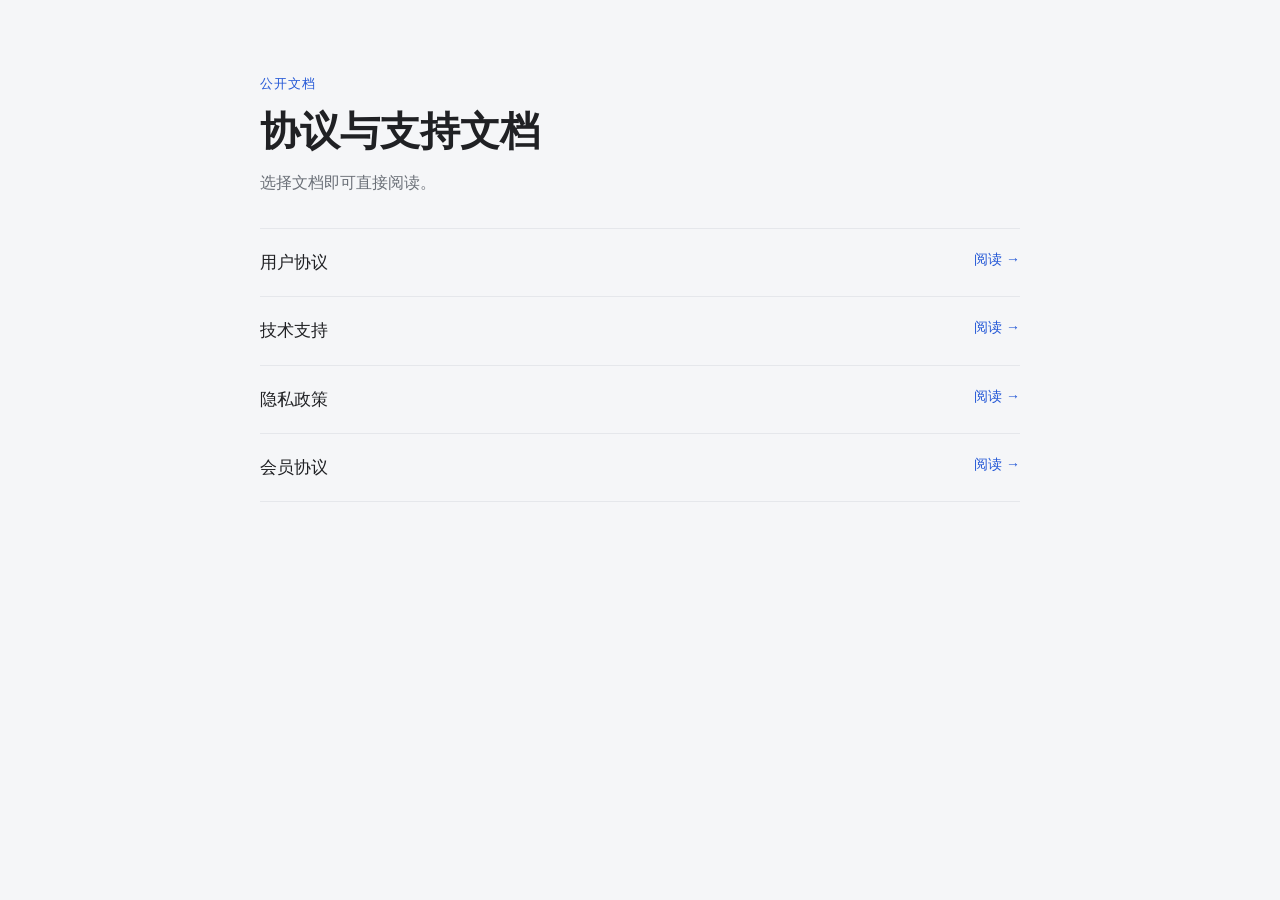
==== docs/legal/index.html @ be43ff28 "Add static legal document pages" ====
<!doctype html>
<html lang="zh-CN">
<head>
  <meta charset="utf-8">
  <meta name="viewport" content="width=device-width, initial-scale=1">
  <title>协议与支持文档</title>
  <link rel="stylesheet" href="legal.css">
</head>
<body>
  <main class="directory">
    <p class="eyebrow">公开文档</p>
    <h1>协议与支持文档</h1>
    <p class="directory-intro">选择文档即可直接阅读。</p>
    <nav aria-label="协议文档列表">
      <ul class="document-list">
        <li><a href="user-agreement.html">用户协议</a></li>
        <li><a href="technical-support.html">技术支持</a></li>
        <li><a href="privacy-policy.html">隐私政策</a></li>
        <li><a href="membership-agreement.html">会员协议</a></li>
      </ul>
    </nav>
  </main>
</body>
</html>
---- docs/legal/legal.css ----
:root {
  color-scheme: light;
  --ink: #202124;
  --muted: #6b7078;
  --line: #e5e7eb;
  --surface: #ffffff;
  --canvas: #f5f6f8;
  --accent: #2458d6;
}

* { box-sizing: border-box; }

html { background: var(--canvas); }

body {
  margin: 0;
  color: var(--ink);
  background: var(--canvas);
  font-family: -apple-system, BlinkMacSystemFont, "PingFang SC", "Microsoft YaHei", sans-serif;
  line-height: 1.85;
}

a { color: var(--accent); text-decoration: none; }
a:hover { text-decoration: underline; }

.reading-page { min-height: 100vh; }

.topbar, .footer {
  width: min(920px, calc(100% - 40px));
  margin: 0 auto;
  padding: 24px 0;
  font-size: 14px;
}

.document {
  width: min(920px, calc(100% - 40px));
  margin: 0 auto 22px;
  padding: clamp(28px, 5vw, 64px) clamp(22px, 6vw, 76px);
  background: var(--surface);
  border: 1px solid var(--line);
  border-radius: 8px;
  box-shadow: 0 12px 35px rgba(32, 33, 36, .06);
}

.document-header {
  padding-bottom: 28px;
  border-bottom: 1px solid var(--line);
}

.eyebrow {
  margin: 0 0 8px;
  color: var(--accent);
  font-size: 13px;
  letter-spacing: .08em;
}

h1, h2 { line-height: 1.35; }
h1 { margin: 0; font-size: clamp(28px, 4vw, 40px); font-weight: 700; }
h2 { margin: 32px 0 12px; font-size: 20px; font-weight: 700; }

.source {
  margin: 14px 0 0;
  color: var(--muted);
  font-size: 13px;
}

.content { padding-top: 22px; }
.content p { margin: 0 0 14px; white-space: pre-wrap; }
.content .ordered { padding-left: 2.25em; text-indent: -2.25em; }
.marker { display: inline-block; width: 2.25em; text-indent: 0; }

.footer { padding-top: 0; padding-bottom: 36px; }

.directory {
  width: min(760px, calc(100% - 40px));
  margin: 0 auto;
  padding: clamp(28px, 6vw, 72px) 0;
}

.directory h1 { margin-bottom: 10px; }
.directory-intro { margin: 0 0 30px; color: var(--muted); }
.document-list { margin: 0; padding: 0; list-style: none; border-top: 1px solid var(--line); }
.document-list li { border-bottom: 1px solid var(--line); }
.document-list a { display: flex; justify-content: space-between; gap: 20px; padding: 18px 0; color: var(--ink); font-size: 17px; }
.document-list a::after { content: "阅读 →"; color: var(--accent); font-size: 14px; }

@media (max-width: 600px) {
  .topbar, .footer, .document, .directory { width: min(100% - 24px, 920px); }
  .document { padding: 28px 20px; }
  .document-list a { font-size: 16px; }
}
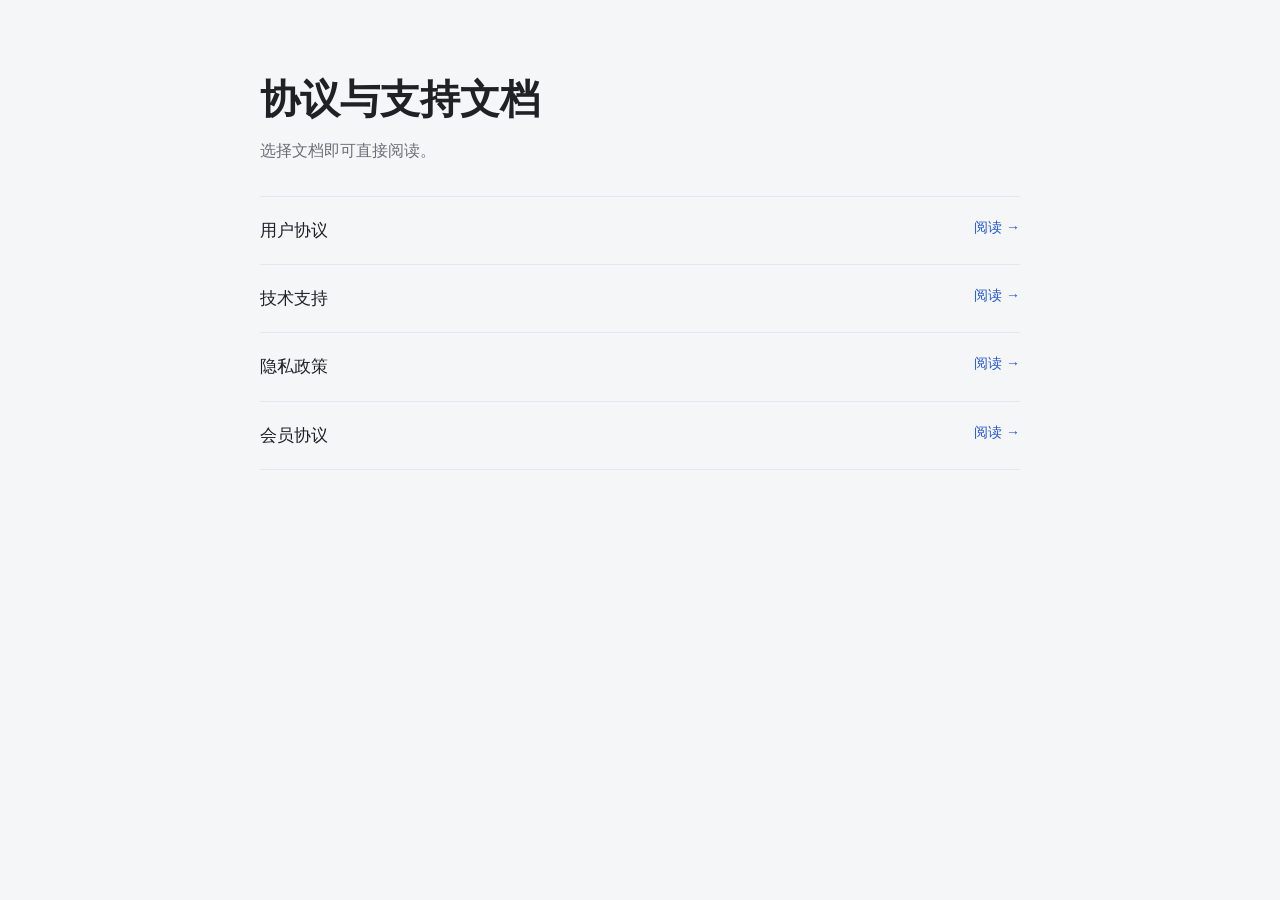
==== commit 70da227d: "Refine subject agreement editing" ====
--- a/docs/legal/index.html
+++ b/docs/legal/index.html
@@ -8,7 +8,6 @@
 </head>
 <body>
   <main class="directory">
-    <p class="eyebrow">公开文档</p>
     <h1>协议与支持文档</h1>
     <p class="directory-intro">选择文档即可直接阅读。</p>
     <nav aria-label="协议文档列表">
